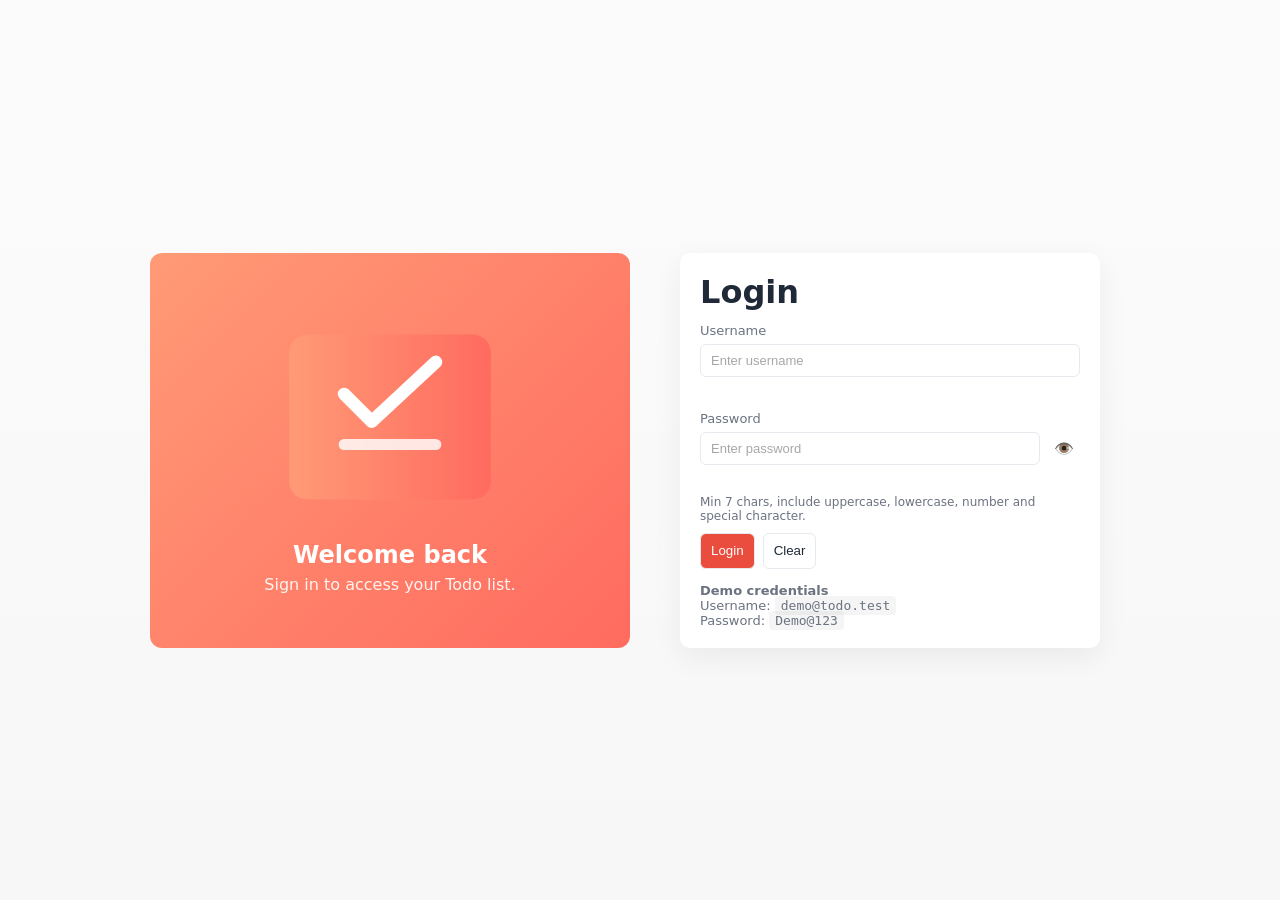
==== login.html @ bdc92ff3 "New change push" ====
<!doctype html>
<html lang="en">
<head>
  <meta charset="utf-8" />
  <meta name="viewport" content="width=device-width,initial-scale=1" />
  <title>Login - Todo App</title>
  <link rel="stylesheet" href="style.css" />
</head>
<body>
  <div class="login-page">
    <div class="login-container">
      <div class="visual">
        <!-- simple SVG Todo image -->
        <div class="visual-inner">
          <svg width="220" height="220" viewBox="0 0 24 24" fill="none" xmlns="http://www.w3.org/2000/svg" aria-hidden>
            <rect x="1" y="3" width="22" height="18" rx="2" fill="url(#g)" />
            <path d="M7 9.5L10 12.5L17 6" stroke="#fff" stroke-width="1.4" stroke-linecap="round" stroke-linejoin="round"/>
            <path d="M7 15H17" stroke="rgba(255,255,255,0.82)" stroke-width="1.2" stroke-linecap="round"/>
            <defs>
              <linearGradient id="g" x1="0" x2="1">
                <stop offset="0" stop-color="#ff9a76"/>
                <stop offset="1" stop-color="#ff6b5f"/>
              </linearGradient>
            </defs>
          </svg>
          <h2>Welcome back</h2>
          <p>Sign in to access your Todo list.</p>
        </div>
      </div>

      <div class="form-wrap">
        <form id="loginForm" class="login-form" novalidate>
          <h1>Login</h1>

          <div class="field">
            <label for="username">Username</label>
            <input id="username" name="username" type="text" placeholder="Enter username" />
            <div class="error" id="errUser"></div>
          </div>

          <div class="field">
            <label for="password">Password</label>
            <div class="pw-wrap">
              <input id="password" name="password" type="password" placeholder="Enter password" aria-describedby="pwHelp" />
              <button type="button" class="eye" id="togglePw" aria-label="Toggle password visibility">👁️</button>
            </div>
            <div class="error" id="errPw"></div>
            <div class="pw-help" id="pwHelp">Min 7 chars, include uppercase, lowercase, number and special character.</div>
          </div>

          <div class="form-actions">
            <button id="loginBtn" type="submit" class="btn primary">Login</button>
            <button id="clearBtn" type="button" class="btn">Clear</button>
          </div>

          <div class="demo-creds">
            <strong>Demo credentials</strong>
            <div>Username: <span class="mono">demo@todo.test</span></div>
            <div>Password: <span class="mono">Demo@123</span></div>
          </div>
        </form>
      </div>
    </div>
  </div>

  <script src="login.js"></script>
</body>
</html>
---- style.css ----
:root{
  --bg: #f7f7f8;
  --card: #ffffff;
  --text: #1f2937;
  --muted: #6b7280;
  --accent: #ea4c3d; /* Todoist red */
  --danger: #dc2626;
  --success: #16a34a;
  --input-border: #e6e9ee;
  --input-bg: rgba(255,255,255,0.96);
}

[data-theme="dark"]{
  --bg: #07121a;
  --card: #071826;
  --text: #e6eef8;
  --muted: #9aa6b2;
  --accent: #ff6b5f;
  --input-border: #123041;
  --input-bg: rgba(255,255,255,0.02);
}

*{box-sizing:border-box}
body{margin:0;font-family:Inter,ui-sans-serif,system-ui,Segoe UI,Roboto,'Helvetica Neue',Arial;background:var(--bg);color:var(--text);-webkit-font-smoothing:antialiased}
.app{max-width:1180px;margin:18px auto;display:flex;flex-direction:column;min-height:84vh;border-radius:8px;background:transparent}
.app-header{display:flex;justify-content:space-between;align-items:center;padding:12px 20px;border-bottom:1px solid var(--input-border);background:transparent}
.header-controls{display:flex;align-items:center;gap:12px}
.tabs .tab{background:transparent;border:0;padding:8px 12px;border-radius:8px;color:var(--muted);cursor:pointer;font-weight:600;font-size:13px}
.tabs .tab.active{background:rgba(234,76,61,0.06);color:var(--accent)}

.main{display:grid;grid-template-columns:260px 1fr;gap:18px;padding:10px 20px 24px}
.sidebar{background:transparent;padding-right:6px}
.content{background:transparent}

.task-form{background:var(--card);padding:14px;border-radius:8px;box-shadow:0 6px 18px rgba(2,6,23,0.04)}
.task-form h2{margin:0 0 10px;font-size:15px}
.field{margin-bottom:10px}
.field label{display:block;font-size:13px;color:var(--muted);margin-bottom:6px}
.field input,.field textarea,.field select{width:100%;padding:8px 10px;border-radius:6px;border:1px solid var(--input-border);background:var(--input-bg);color:var(--text);font-size:13px}
.field textarea{resize:vertical}
.form-actions{display:flex;gap:8px}
.btn{padding:8px 10px;border-radius:6px;border:1px solid var(--input-border);background:var(--input-bg);color:var(--text);cursor:pointer}
.btn.primary{background:var(--accent);color:#fff}

/* Ensure buttons are visible in dark theme */
[data-theme="dark"] .btn{background:rgba(255,255,255,0.04);border:1px solid rgba(255,255,255,0.06);color:var(--text)}

/* Export control layout - prevent overlap of select + button */
.field.export{display:flex;align-items:center;gap:8px}
.field.export > select{width:calc(100% - 110px)}
.field.export > button{width:110px}
.filters{margin-top:16px}
.list-container{display:flex;flex-direction:column;gap:12px}
.group{background:transparent}
.group h3{margin:0 0 8px;padding:6px 8px;color:var(--muted)}
.task-card{background:var(--card);padding:12px;border-radius:8px;display:flex;justify-content:space-between;align-items:flex-start;gap:12px;box-shadow:0 4px 14px rgba(2,6,23,0.06);transform-origin:top;transition:all .18s ease}
.task-card.enter{animation:pop .16s ease}
.task-card .left{flex:1}
.task-card h4{margin:0 0 6px;font-size:15px;word-break:break-word}
.task-card p{margin:0 0 6px;color:var(--muted);font-size:13px;word-break:break-word}
.meta{font-size:12px;color:var(--muted)}
.actions{display:flex;gap:6px;flex-wrap:wrap}
.icon-btn{background:transparent;border:0;padding:6px;border-radius:6px;cursor:pointer;color:var(--muted);font-weight:600}
.archived{opacity:.6}
.completed{border-left:4px solid var(--success);} 
.req{color:var(--danger)}
.error{color:var(--danger);font-size:12px;height:16px}
.empty{padding:36px;text-align:center;color:var(--muted)}

/* empty placeholder used when filters produce no matches */
.empty .placeholder{display:flex;flex-direction:column;align-items:center;gap:10px;color:var(--muted)}
.empty .placeholder svg{opacity:0.9;color:var(--muted)}
.empty .placeholder div{font-size:14px}

/* improve mobile touch targets */
.btn, .icon-btn{min-height:36px}

/* ensure readable placeholders */
.field input::placeholder, .field textarea::placeholder{color:rgba(0,0,0,0.35)}
[data-theme="dark"] .field input::placeholder, [data-theme="dark"] .field textarea::placeholder{color:rgba(255,255,255,0.35)}
.app-footer{text-align:center;padding:12px;color:var(--muted);font-size:13px}

/* theme toggle */
.theme-toggle{position:relative;display:inline-block;width:44px;height:24px}
.theme-toggle input{display:none}
.theme-toggle .slider{position:absolute;cursor:pointer;top:0;left:0;right:0;bottom:0;background:#cbd5e1;border-radius:24px}
.theme-toggle .slider:after{content:'';position:absolute;height:18px;width:18px;border-radius:50%;left:3px;top:3px;background:white;transition:transform .2s}
.theme-toggle input:checked + .slider{background:var(--accent)}
.theme-toggle input:checked + .slider:after{transform:translateX(20px)}

@keyframes pop{0%{transform:scale(.98);opacity:0}100%{transform:scale(1);opacity:1}}

/* responsive */
@media (max-width:900px){
  .main{grid-template-columns:1fr;}
  .sidebar{order:2}
  .content{order:1}
}

/* Edit panel (slide-over) */
.edit-panel{position:fixed;right:20px;top:72px;width:360px;max-width:92vw;height:calc(100vh - 140px);background:var(--card);box-shadow:0 18px 50px rgba(2,6,23,0.22);border-radius:12px;padding:12px;z-index:60;overflow:auto;transition:transform .22s ease,opacity .18s ease}
.edit-panel.hidden{transform:translateX(10px) scale(.995);opacity:0;pointer-events:none}
.edit-panel:not(.hidden){transform:translateX(0);opacity:1;pointer-events:auto}
.edit-form h2{margin-top:0}

@media (max-width:900px){
  .edit-panel{right:8px;left:8px;top:70px;width:auto;height:auto;max-height:70vh}
}

/* Login page styles */
.login-page{min-height:100vh;display:flex;align-items:center;justify-content:center;padding:20px;background:linear-gradient(180deg,rgba(255,255,255,0.6),transparent)}
.login-container{width:100%;max-width:980px;display:grid;grid-template-columns:1fr 1fr;background:transparent;gap:20px;align-items:stretch}
.visual{display:flex;align-items:center;justify-content:center;background:linear-gradient(135deg,#ff9a76,#ff6b5f);border-radius:12px;padding:28px;color:#fff}
.visual-inner{text-align:center}
.visual-inner svg{display:block;margin:0 auto 14px}
.visual-inner h2{margin:0 0 6px}
.visual-inner p{margin:0;color:rgba(255,255,255,0.9)}
.form-wrap{display:flex;align-items:center;justify-content:center}
.login-form{width:100%;max-width:420px;background:var(--card);padding:20px;border-radius:10px;box-shadow:0 10px 30px rgba(2,6,23,0.06)}
.login-form h1{margin:0 0 12px}
.pw-wrap{display:flex;align-items:center;gap:8px}
.pw-wrap input{flex:1}
.eye{background:transparent;border:0;cursor:pointer;font-size:16px;padding:6px}
.pw-help{font-size:12px;color:var(--muted);margin-top:6px}
.demo-creds{margin-top:14px;font-size:13px;color:var(--muted)}
.demo-creds .mono{font-family:monospace;background:rgba(0,0,0,0.04);padding:2px 6px;border-radius:4px}
.login-form .error{height:18px;margin-top:6px}

/* Button hover: slightly darker accent */
.btn.primary:hover{background:#d94936}
.btn:hover{filter:brightness(.96)}

@media (max-width:900px){
  .login-container{grid-template-columns:1fr;gap:12px}
  .visual{padding:20px}
  .field.export > select, .field.export > button{width:100%}
}

/* Toast notifications */
.toast-container{position:fixed;right:20px;bottom:20px;display:flex;flex-direction:column;gap:10px;z-index:2000}
.toast{min-width:220px;max-width:380px;padding:10px 14px;border-radius:10px;color:#fff;box-shadow:0 8px 30px rgba(2,6,23,0.22);display:flex;align-items:center;gap:10px;font-weight:600;animation:toastIn .14s ease}
.toast.success{background:var(--success)}
.toast.error{background:var(--danger)}
.toast.info{background:var(--accent)}
.toast.hide{opacity:0;transform:translateY(8px);transition:all .18s ease}
@keyframes toastIn{0%{transform:translateY(8px);opacity:0}100%{transform:translateY(0);opacity:1}}
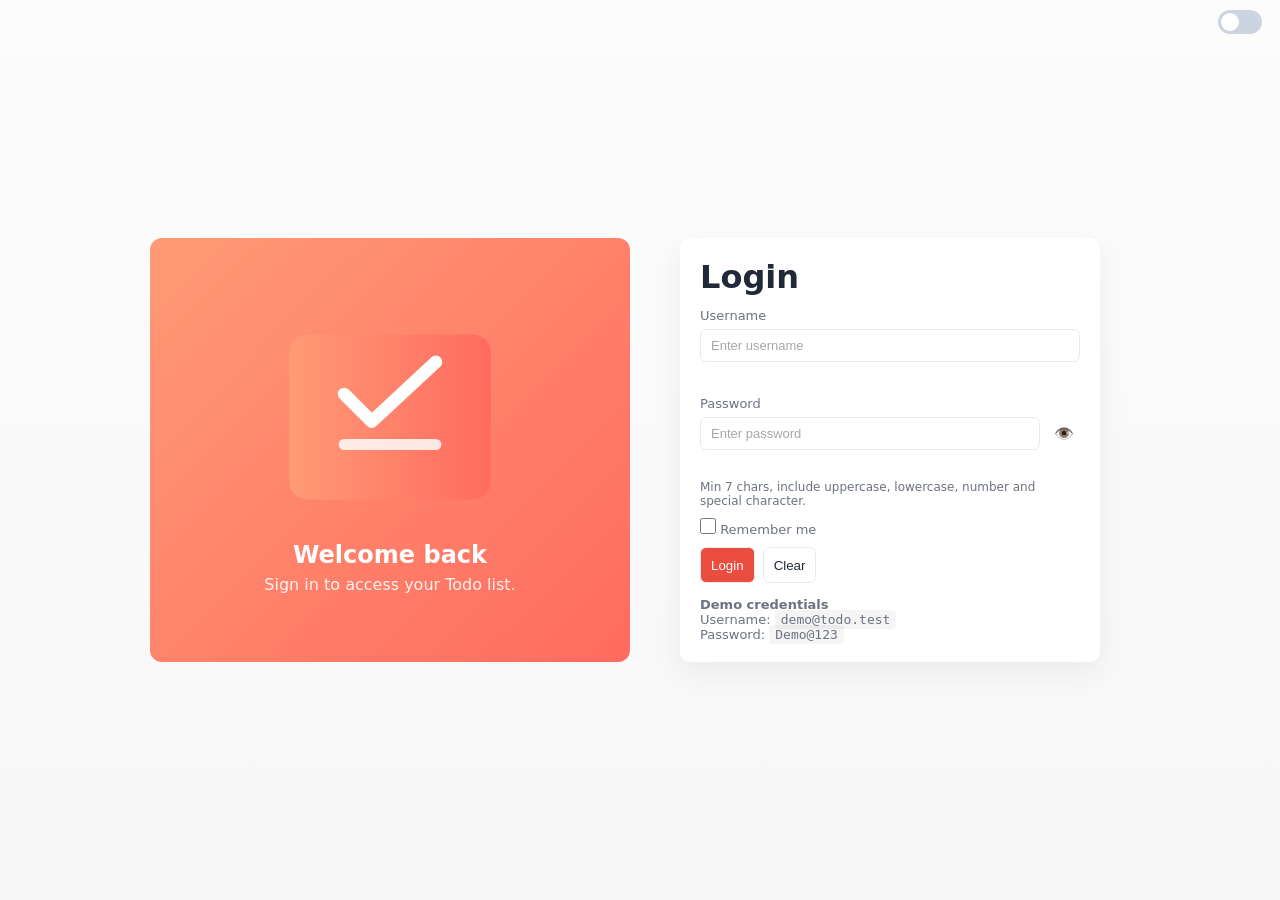
==== commit 535ab271: "Login page Changes" ====
--- a/login.html
+++ b/login.html
@@ -7,6 +7,13 @@
   <link rel="stylesheet" href="style.css" />
 </head>
 <body>
+  <div class="top-controls" style="position:fixed;right:18px;top:10px;z-index:120">
+    <label class="theme-toggle" title="Toggle dark / light">
+      <input id="themeToggle" type="checkbox" />
+      <span class="slider"></span>
+    </label>
+  </div>
+
   <div class="login-page">
     <div class="login-container">
       <div class="visual">
@@ -48,6 +55,10 @@
             <div class="pw-help" id="pwHelp">Min 7 chars, include uppercase, lowercase, number and special character.</div>
           </div>
 
+          <div class="field remember">
+            <label class="remember-label"><input id="rememberMe" type="checkbox" /> Remember me</label>
+          </div>
+
           <div class="form-actions">
             <button id="loginBtn" type="submit" class="btn primary">Login</button>
             <button id="clearBtn" type="button" class="btn">Clear</button>
--- a/style.css
+++ b/style.css
@@ -121,6 +121,12 @@
 .pw-wrap{display:flex;align-items:center;gap:8px}
 .pw-wrap input{flex:1}
 .eye{background:transparent;border:0;cursor:pointer;font-size:16px;padding:6px}
+
+/* Remember-me checkbox and label styling */
+.remember{margin-top:8px}
+.remember-label{display:inline-flex;align-items:center;gap:8px;font-size:14px;color:var(--text);cursor:pointer}
+.remember-label input[type="checkbox"]{width:16px;height:16px;margin:0;padding:0;accent-color:var(--accent)}
+[data-theme="dark"] .remember-label{color:var(--text)}
 .pw-help{font-size:12px;color:var(--muted);margin-top:6px}
 .demo-creds{margin-top:14px;font-size:13px;color:var(--muted)}
 .demo-creds .mono{font-family:monospace;background:rgba(0,0,0,0.04);padding:2px 6px;border-radius:4px}
@@ -136,6 +142,11 @@
   .field.export > select, .field.export > button{width:100%}
 }
 
+/* Dark-theme tweaks for login visibility */
+[data-theme="dark"] .visual{background:linear-gradient(135deg,#0b2b3a,#0f3b4a)}
+[data-theme="dark"] .demo-creds .mono{background:rgba(255,255,255,0.06);color:var(--text)}
+.eye{color:var(--text)}
+
 /* Toast notifications */
 .toast-container{position:fixed;right:20px;bottom:20px;display:flex;flex-direction:column;gap:10px;z-index:2000}
 .toast{min-width:220px;max-width:380px;padding:10px 14px;border-radius:10px;color:#fff;box-shadow:0 8px 30px rgba(2,6,23,0.22);display:flex;align-items:center;gap:10px;font-weight:600;animation:toastIn .14s ease}
